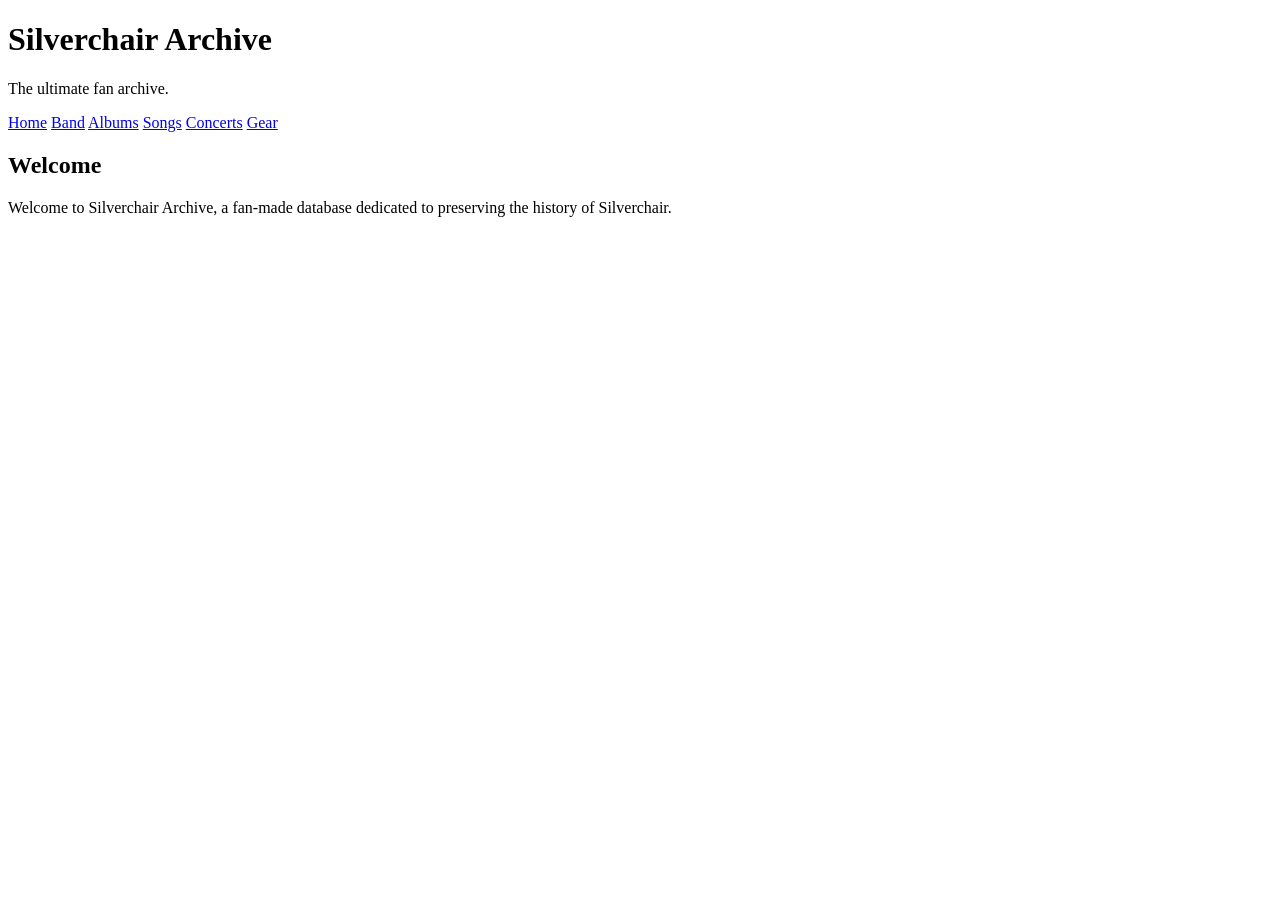
==== index.html @ e0290345 "Create index.html" ====
<!DOCTYPE html>
<html lang="en">
<head>
    <meta charset="UTF-8">
    <meta name="viewport" content="width=device-width, initial-scale=1.0">
    <title>Silverchair Archive</title>

    <link rel="stylesheet" href="style.css">
</head>

<body>

<header>

<h1>Silverchair Archive</h1>

<p>The ultimate fan archive.</p>

</header>

<nav>

<a href="#">Home</a>
<a href="#">Band</a>
<a href="#">Albums</a>
<a href="#">Songs</a>
<a href="#">Concerts</a>
<a href="#">Gear</a>

</nav>

<main>

<h2>Welcome</h2>

<p>
Welcome to Silverchair Archive, a fan-made database dedicated to preserving
the history of Silverchair.
</p>

</main>

</body>
</html>
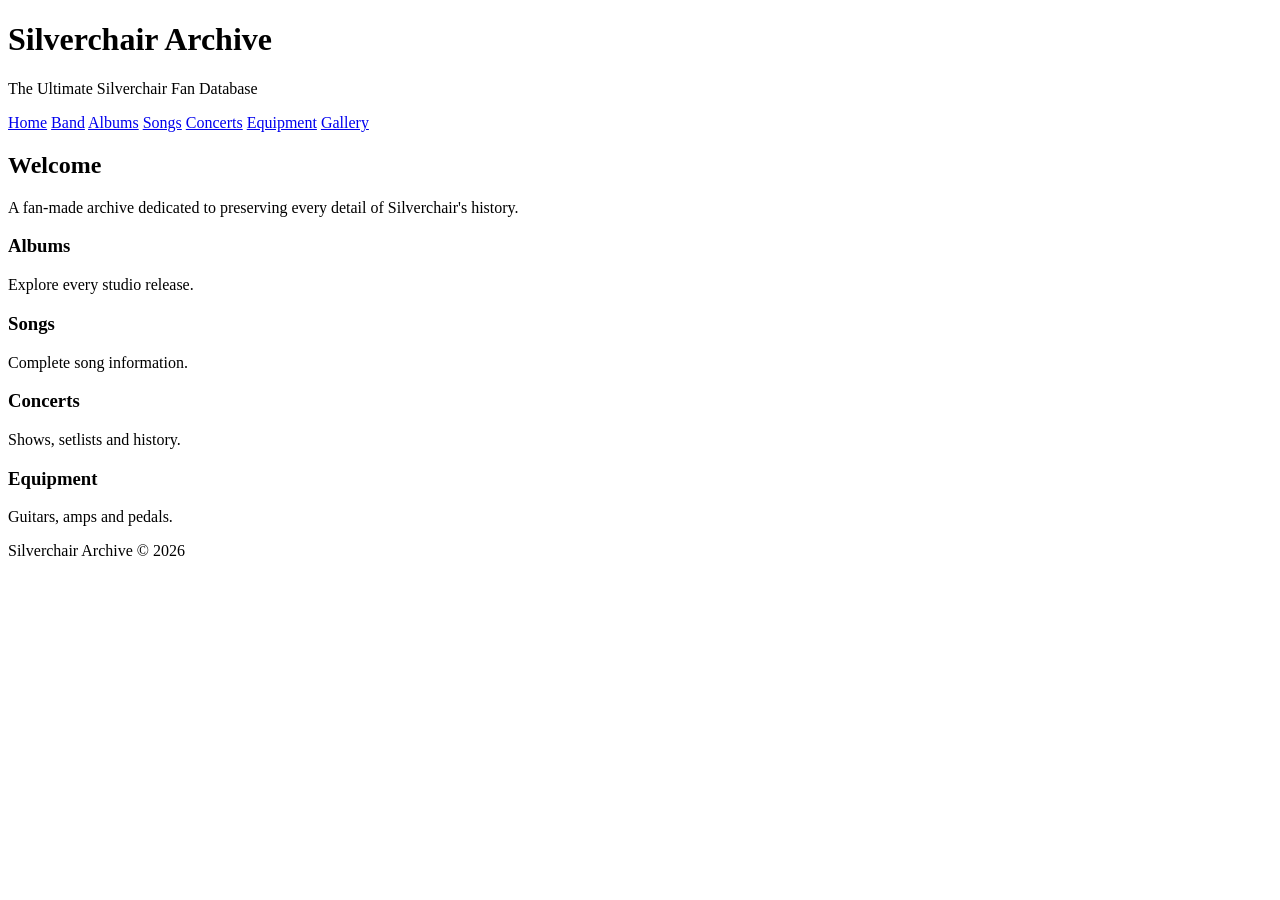
==== commit 4a3f94cb: "Create index.html" ====
--- a/index.html
+++ b/index.html
@@ -1,11 +1,15 @@
 <!DOCTYPE html>
 <html lang="en">
+
 <head>
-    <meta charset="UTF-8">
-    <meta name="viewport" content="width=device-width, initial-scale=1.0">
-    <title>Silverchair Archive</title>
 
-    <link rel="stylesheet" href="style.css">
+<meta charset="UTF-8">
+<meta name="viewport" content="width=device-width, initial-scale=1.0">
+
+<title>Silverchair Archive</title>
+
+<link rel="stylesheet" href="css/style.css">
+
 </head>
 
 <body>
@@ -14,7 +18,7 @@
 
 <h1>Silverchair Archive</h1>
 
-<p>The ultimate fan archive.</p>
+<p>The Ultimate Silverchair Fan Database</p>
 
 </header>
 
@@ -25,20 +29,53 @@
 <a href="#">Albums</a>
 <a href="#">Songs</a>
 <a href="#">Concerts</a>
-<a href="#">Gear</a>
+<a href="#">Equipment</a>
+<a href="#">Gallery</a>
 
 </nav>
 
-<main>
+<section class="hero">
 
 <h2>Welcome</h2>
 
 <p>
-Welcome to Silverchair Archive, a fan-made database dedicated to preserving
-the history of Silverchair.
+A fan-made archive dedicated to preserving every detail of Silverchair's history.
 </p>
 
-</main>
+</section>
+
+<section class="cards">
+
+<div class="card">
+<h3>Albums</h3>
+<p>Explore every studio release.</p>
+</div>
+
+<div class="card">
+<h3>Songs</h3>
+<p>Complete song information.</p>
+</div>
+
+<div class="card">
+<h3>Concerts</h3>
+<p>Shows, setlists and history.</p>
+</div>
+
+<div class="card">
+<h3>Equipment</h3>
+<p>Guitars, amps and pedals.</p>
+</div>
+
+</section>
+
+<footer>
+
+<p>Silverchair Archive © 2026</p>
+
+</footer>
+
+<script src="js/script.js"></script>
 
 </body>
+
 </html>
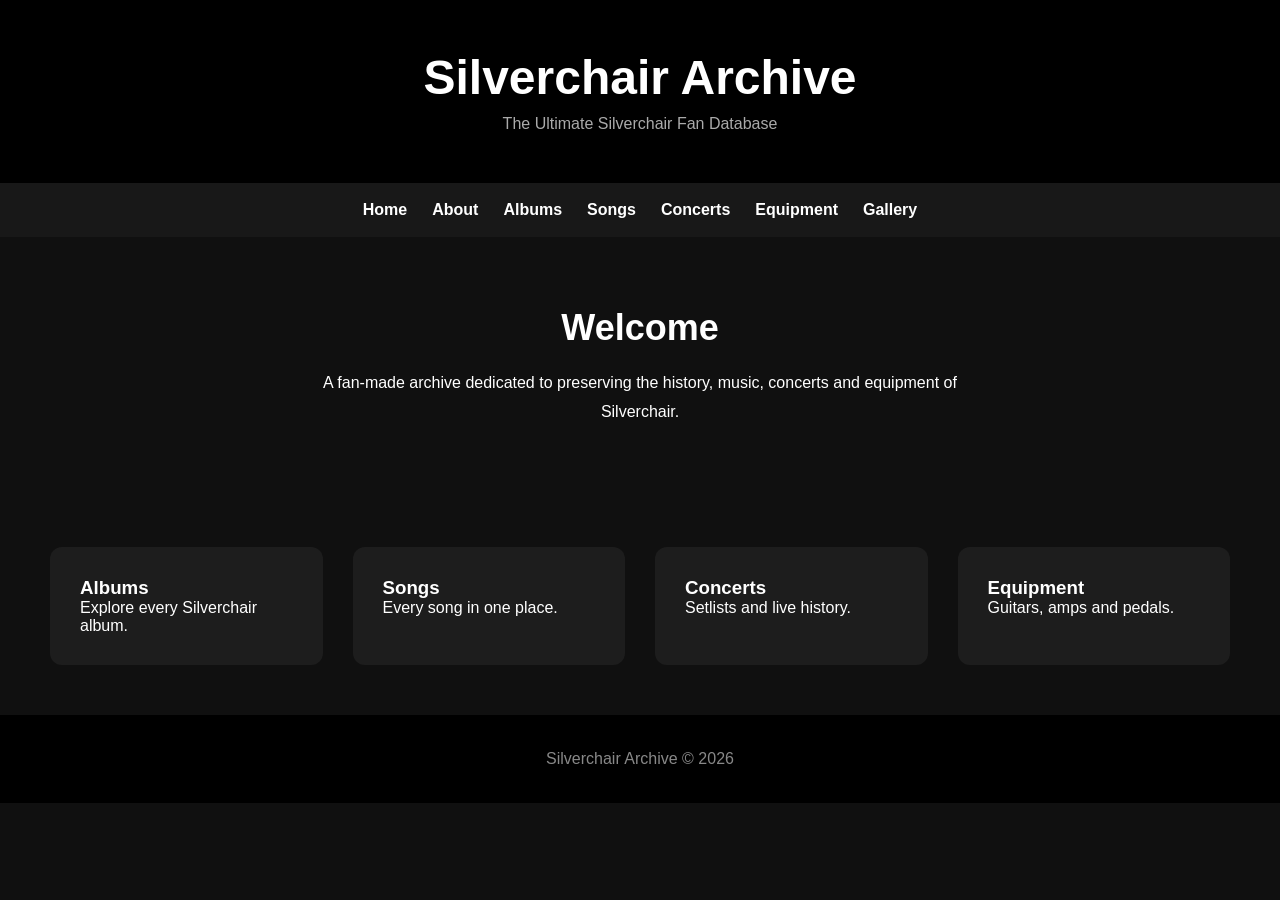
==== commit 543489ca: "Create index.html create homepage" ====
--- a/index.html
+++ b/index.html
@@ -25,7 +25,7 @@
 <nav>
 
 <a href="#">Home</a>
-<a href="#">Band</a>
+<a href="#">About</a>
 <a href="#">Albums</a>
 <a href="#">Songs</a>
 <a href="#">Concerts</a>
@@ -39,7 +39,7 @@
 <h2>Welcome</h2>
 
 <p>
-A fan-made archive dedicated to preserving every detail of Silverchair's history.
+A fan-made archive dedicated to preserving the history, music, concerts and equipment of Silverchair.
 </p>
 
 </section>
@@ -48,17 +48,17 @@
 
 <div class="card">
 <h3>Albums</h3>
-<p>Explore every studio release.</p>
+<p>Explore every Silverchair album.</p>
 </div>
 
 <div class="card">
 <h3>Songs</h3>
-<p>Complete song information.</p>
+<p>Every song in one place.</p>
 </div>
 
 <div class="card">
 <h3>Concerts</h3>
-<p>Shows, setlists and history.</p>
+<p>Setlists and live history.</p>
 </div>
 
 <div class="card">
@@ -77,5 +77,4 @@
 <script src="js/script.js"></script>
 
 </body>
-
 </html>
--- a/css/style.css
+++ b/css/style.css
@@ -0,0 +1,139 @@
+*{
+margin:0;
+padding:0;
+box-sizing:border-box;
+}
+
+body{
+
+background:#101010;
+color:white;
+font-family:Arial,Helvetica,sans-serif;
+
+}
+
+header{
+
+background:#000;
+
+padding:50px;
+
+text-align:center;
+
+}
+
+header h1{
+
+font-size:48px;
+
+}
+
+header p{
+
+margin-top:10px;
+
+color:#aaaaaa;
+
+}
+
+nav{
+
+display:flex;
+
+justify-content:center;
+
+gap:25px;
+
+background:#181818;
+
+padding:18px;
+
+}
+
+nav a{
+
+color:white;
+
+text-decoration:none;
+
+font-weight:bold;
+
+transition:.3s;
+
+}
+
+nav a:hover{
+
+color:#58d3ff;
+
+}
+
+.hero{
+
+padding:70px;
+
+text-align:center;
+
+}
+
+.hero h2{
+
+font-size:36px;
+
+margin-bottom:20px;
+
+}
+
+.hero p{
+
+max-width:700px;
+
+margin:auto;
+
+line-height:1.8;
+
+}
+
+.cards{
+
+display:grid;
+
+grid-template-columns:repeat(auto-fit,minmax(250px,1fr));
+
+gap:30px;
+
+padding:50px;
+
+}
+
+.card{
+
+background:#1d1d1d;
+
+padding:30px;
+
+border-radius:12px;
+
+transition:.3s;
+
+}
+
+.card:hover{
+
+transform:translateY(-8px);
+
+background:#272727;
+
+}
+
+footer{
+
+text-align:center;
+
+padding:35px;
+
+background:#000;
+
+color:#888;
+
+}
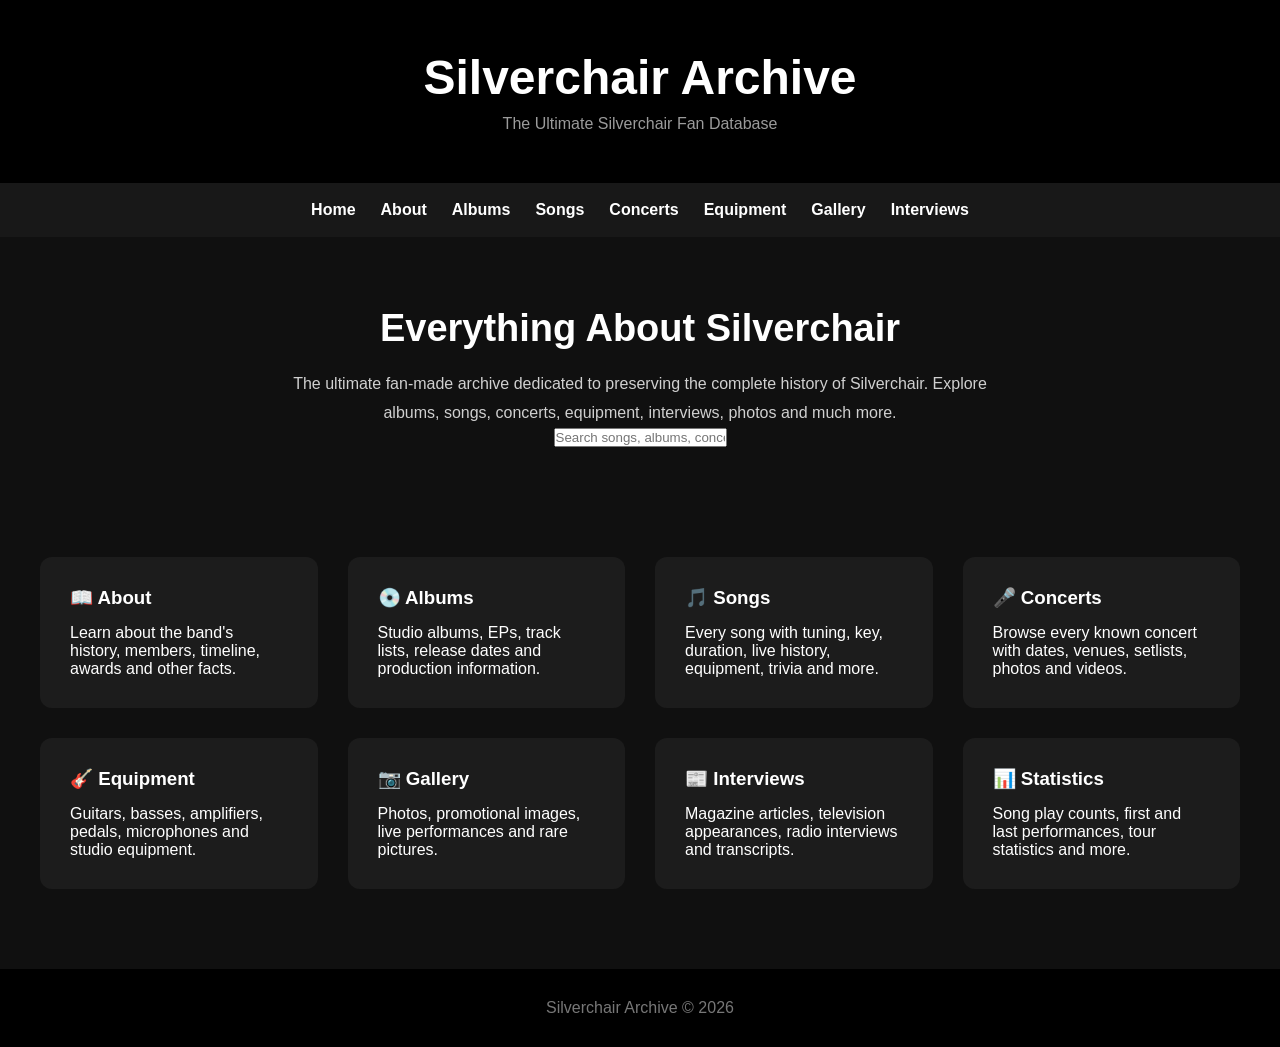
==== commit 50045ef3: "Update index.html improve home page" ====
--- a/index.html
+++ b/index.html
@@ -31,39 +31,83 @@
 <a href="#">Concerts</a>
 <a href="#">Equipment</a>
 <a href="#">Gallery</a>
+<a href="#">Interviews</a>
 
 </nav>
 
 <section class="hero">
 
-<h2>Welcome</h2>
+<h2>Everything About Silverchair</h2>
 
 <p>
-A fan-made archive dedicated to preserving the history, music, concerts and equipment of Silverchair.
+The ultimate fan-made archive dedicated to preserving the complete history of
+Silverchair. Explore albums, songs, concerts, equipment, interviews,
+photos and much more.
 </p>
+
+<input
+type="text"
+class="search-box"
+placeholder="Search songs, albums, concerts, equipment...">
 
 </section>
 
 <section class="cards">
 
 <div class="card">
-<h3>Albums</h3>
-<p>Explore every Silverchair album.</p>
+<h3>📖 About</h3>
+<p>
+Learn about the band's history, members, timeline, awards and other facts.
+</p>
 </div>
 
 <div class="card">
-<h3>Songs</h3>
-<p>Every song in one place.</p>
+<h3>💿 Albums</h3>
+<p>
+Studio albums, EPs, track lists, release dates and production information.
+</p>
 </div>
 
 <div class="card">
-<h3>Concerts</h3>
-<p>Setlists and live history.</p>
+<h3>🎵 Songs</h3>
+<p>
+Every song with tuning, key, duration, live history, equipment, trivia and more.
+</p>
 </div>
 
 <div class="card">
-<h3>Equipment</h3>
-<p>Guitars, amps and pedals.</p>
+<h3>🎤 Concerts</h3>
+<p>
+Browse every known concert with dates, venues, setlists, photos and videos.
+</p>
+</div>
+
+<div class="card">
+<h3>🎸 Equipment</h3>
+<p>
+Guitars, basses, amplifiers, pedals, microphones and studio equipment.
+</p>
+</div>
+
+<div class="card">
+<h3>📷 Gallery</h3>
+<p>
+Photos, promotional images, live performances and rare pictures.
+</p>
+</div>
+
+<div class="card">
+<h3>📰 Interviews</h3>
+<p>
+Magazine articles, television appearances, radio interviews and transcripts.
+</p>
+</div>
+
+<div class="card">
+<h3>📊 Statistics</h3>
+<p>
+Song play counts, first and last performances, tour statistics and more.
+</p>
 </div>
 
 </section>
@@ -77,4 +121,5 @@
 <script src="js/script.js"></script>
 
 </body>
+
 </html>
--- a/css/style.css
+++ b/css/style.css
@@ -1,139 +1,95 @@
 *{
-margin:0;
-padding:0;
-box-sizing:border-box;
+    margin:0;
+    padding:0;
+    box-sizing:border-box;
 }
 
 body{
-
-background:#101010;
-color:white;
-font-family:Arial,Helvetica,sans-serif;
-
+    background:#101010;
+    color:white;
+    font-family:Arial, Helvetica, sans-serif;
 }
 
 header{
-
-background:#000;
-
-padding:50px;
-
-text-align:center;
-
+    background:#000;
+    padding:50px 20px;
+    text-align:center;
 }
 
 header h1{
-
-font-size:48px;
-
+    font-size:48px;
+    margin-bottom:10px;
 }
 
 header p{
-
-margin-top:10px;
-
-color:#aaaaaa;
-
+    color:#9b9b9b;
 }
 
 nav{
-
-display:flex;
-
-justify-content:center;
-
-gap:25px;
-
-background:#181818;
-
-padding:18px;
-
+    background:#181818;
+    display:flex;
+    justify-content:center;
+    flex-wrap:wrap;
+    gap:25px;
+    padding:18px;
 }
 
 nav a{
-
-color:white;
-
-text-decoration:none;
-
-font-weight:bold;
-
-transition:.3s;
-
+    color:white;
+    text-decoration:none;
+    font-weight:bold;
+    transition:.3s;
 }
 
 nav a:hover{
-
-color:#58d3ff;
-
+    color:#58d3ff;
 }
 
 .hero{
-
-padding:70px;
-
-text-align:center;
-
+    text-align:center;
+    padding:70px 20px;
 }
 
 .hero h2{
-
-font-size:36px;
-
-margin-bottom:20px;
-
+    font-size:38px;
+    margin-bottom:20px;
 }
 
 .hero p{
-
-max-width:700px;
-
-margin:auto;
-
-line-height:1.8;
-
+    max-width:700px;
+    margin:auto;
+    line-height:1.8;
+    color:#d0d0d0;
 }
 
 .cards{
-
-display:grid;
-
-grid-template-columns:repeat(auto-fit,minmax(250px,1fr));
-
-gap:30px;
-
-padding:50px;
-
+    display:grid;
+    grid-template-columns:repeat(auto-fit,minmax(250px,1fr));
+    gap:30px;
+    padding:40px;
 }
 
 .card{
-
-background:#1d1d1d;
-
-padding:30px;
-
-border-radius:12px;
-
-transition:.3s;
-
+    background:#1c1c1c;
+    padding:30px;
+    border-radius:12px;
+    transition:.3s;
+    cursor:pointer;
 }
 
 .card:hover{
+    background:#272727;
+    transform:translateY(-8px);
+}
 
-transform:translateY(-8px);
-
-background:#272727;
-
+.card h3{
+    margin-bottom:15px;
 }
 
 footer{
-
-text-align:center;
-
-padding:35px;
-
-background:#000;
-
-color:#888;
-
+    background:#000;
+    text-align:center;
+    padding:30px;
+    color:#777;
+    margin-top:40px;
 }
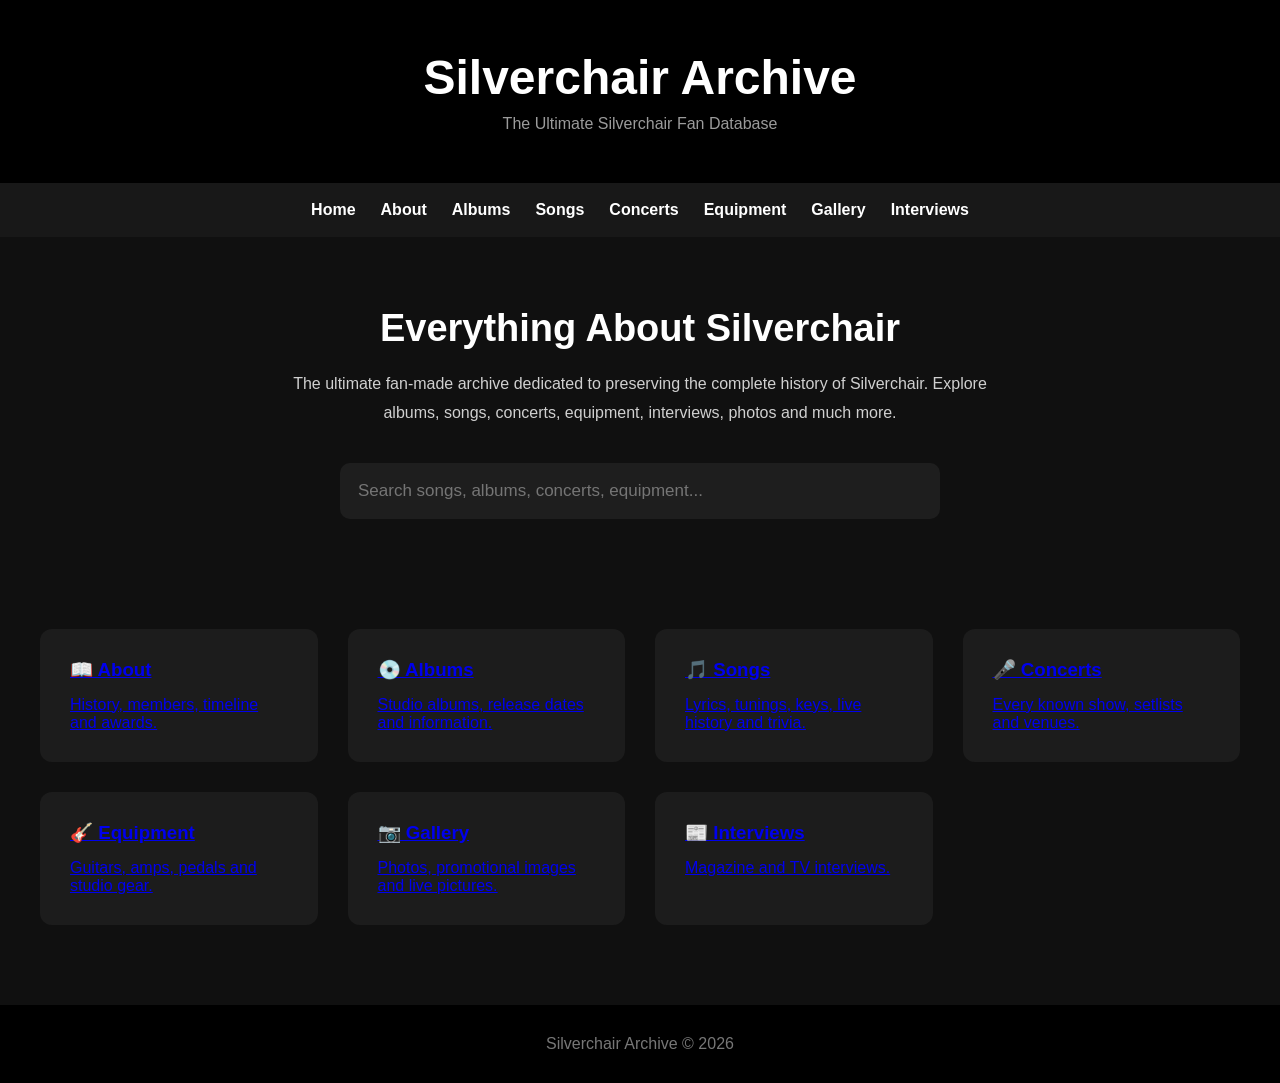
==== commit bbb49990: "Update index.html" ====
--- a/index.html
+++ b/index.html
@@ -24,14 +24,14 @@
 
 <nav>
 
-<a href="#">Home</a>
-<a href="#">About</a>
-<a href="#">Albums</a>
-<a href="#">Songs</a>
-<a href="#">Concerts</a>
-<a href="#">Equipment</a>
-<a href="#">Gallery</a>
-<a href="#">Interviews</a>
+<a href="index.html">Home</a>
+<a href="pages/about/index.html">About</a>
+<a href="pages/albums/index.html">Albums</a>
+<a href="pages/songs/index.html">Songs</a>
+<a href="pages/concerts/index.html">Concerts</a>
+<a href="pages/equipment/index.html">Equipment</a>
+<a href="pages/gallery/index.html">Gallery</a>
+<a href="pages/interviews/index.html">Interviews</a>
 
 </nav>
 
@@ -54,61 +54,40 @@
 
 <section class="cards">
 
-<div class="card">
+<a class="card" href="pages/about/index.html">
 <h3>📖 About</h3>
-<p>
-Learn about the band's history, members, timeline, awards and other facts.
-</p>
-</div>
+<p>History, members, timeline and awards.</p>
+</a>
 
-<div class="card">
+<a class="card" href="pages/albums/index.html">
 <h3>💿 Albums</h3>
-<p>
-Studio albums, EPs, track lists, release dates and production information.
-</p>
-</div>
+<p>Studio albums, release dates and information.</p>
+</a>
 
-<div class="card">
+<a class="card" href="pages/songs/index.html">
 <h3>🎵 Songs</h3>
-<p>
-Every song with tuning, key, duration, live history, equipment, trivia and more.
-</p>
-</div>
+<p>Lyrics, tunings, keys, live history and trivia.</p>
+</a>
 
-<div class="card">
+<a class="card" href="pages/concerts/index.html">
 <h3>🎤 Concerts</h3>
-<p>
-Browse every known concert with dates, venues, setlists, photos and videos.
-</p>
-</div>
+<p>Every known show, setlists and venues.</p>
+</a>
 
-<div class="card">
+<a class="card" href="pages/equipment/index.html">
 <h3>🎸 Equipment</h3>
-<p>
-Guitars, basses, amplifiers, pedals, microphones and studio equipment.
-</p>
-</div>
+<p>Guitars, amps, pedals and studio gear.</p>
+</a>
 
-<div class="card">
+<a class="card" href="pages/gallery/index.html">
 <h3>📷 Gallery</h3>
-<p>
-Photos, promotional images, live performances and rare pictures.
-</p>
-</div>
+<p>Photos, promotional images and live pictures.</p>
+</a>
 
-<div class="card">
+<a class="card" href="pages/interviews/index.html">
 <h3>📰 Interviews</h3>
-<p>
-Magazine articles, television appearances, radio interviews and transcripts.
-</p>
-</div>
-
-<div class="card">
-<h3>📊 Statistics</h3>
-<p>
-Song play counts, first and last performances, tour statistics and more.
-</p>
-</div>
+<p>Magazine and TV interviews.</p>
+</a>
 
 </section>
 
--- a/css/style.css
+++ b/css/style.css
@@ -93,3 +93,29 @@
     color:#777;
     margin-top:40px;
 }
+.search-box{
+
+margin-top:35px;
+
+width:90%;
+max-width:600px;
+
+padding:18px;
+
+border:none;
+
+border-radius:10px;
+
+background:#1e1e1e;
+
+color:white;
+
+font-size:17px;
+
+}
+
+.search-box:focus{
+
+outline:2px solid #58d3ff;
+
+}
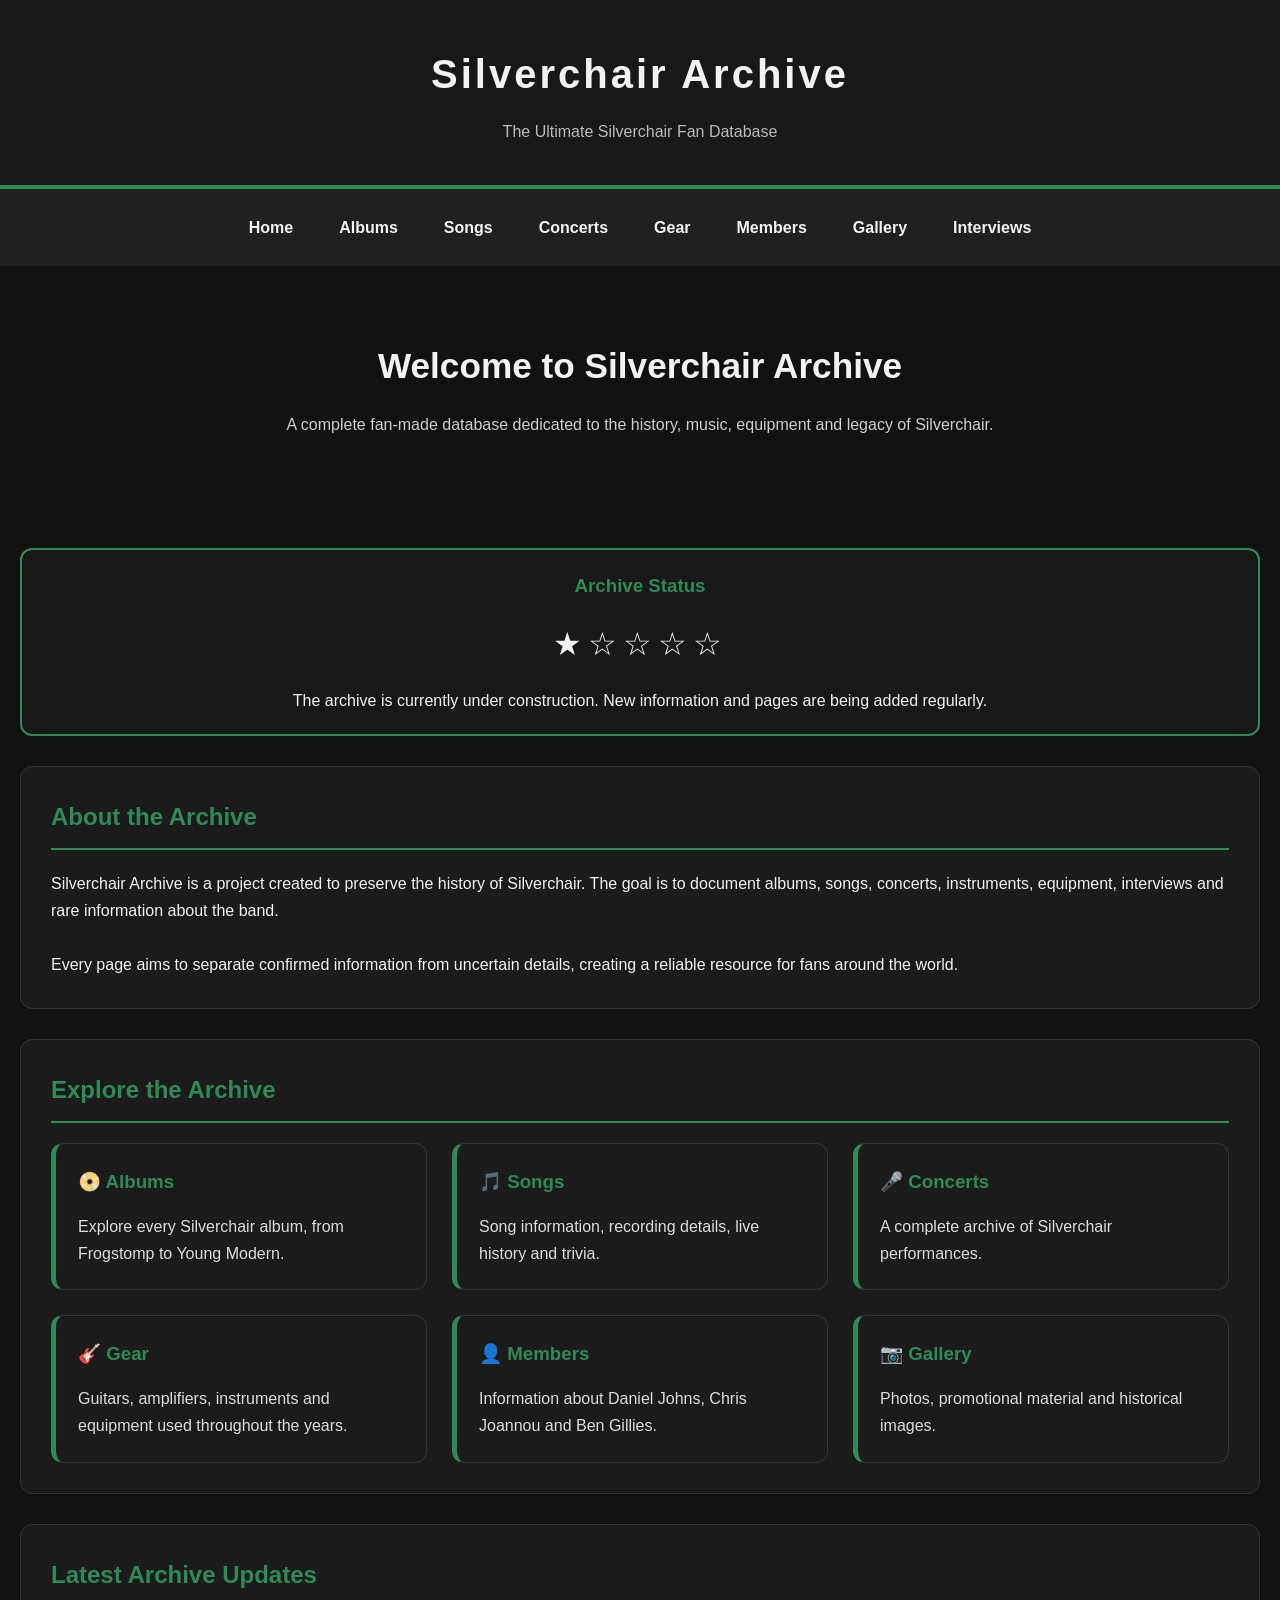
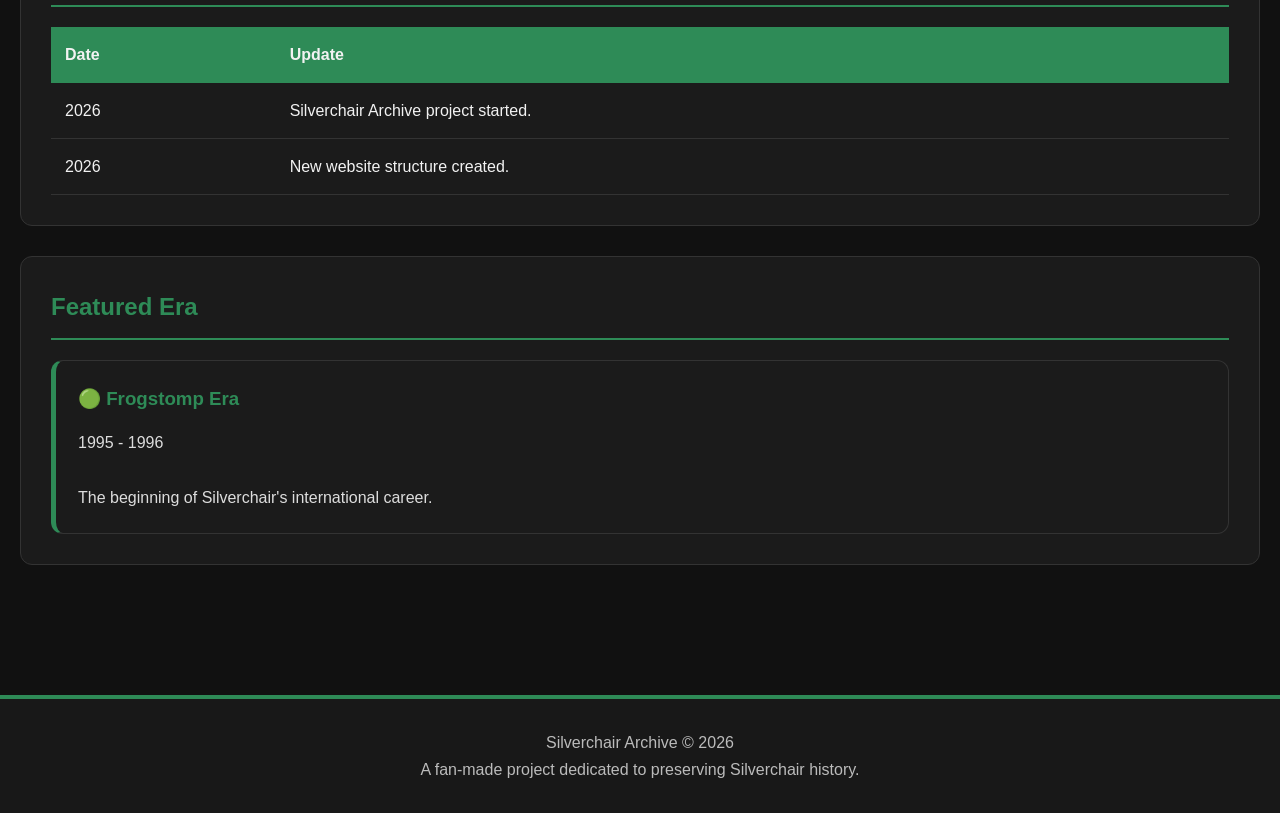
==== commit 0528b5de: "Update index.html" ====
--- a/index.html
+++ b/index.html
@@ -12,92 +12,404 @@
 
 </head>
 
+
 <body>
 
+
 <header>
 
 <h1>Silverchair Archive</h1>
 
-<p>The Ultimate Silverchair Fan Database</p>
+<p>
+The Ultimate Silverchair Fan Database
+</p>
 
 </header>
 
+
+
 <nav>
 
 <a href="index.html">Home</a>
-<a href="pages/about/index.html">About</a>
+
 <a href="pages/albums/index.html">Albums</a>
+
 <a href="pages/songs/index.html">Songs</a>
+
 <a href="pages/concerts/index.html">Concerts</a>
-<a href="pages/equipment/index.html">Equipment</a>
+
+<a href="pages/gear/index.html">Gear</a>
+
+<a href="pages/members/index.html">Members</a>
+
 <a href="pages/gallery/index.html">Gallery</a>
+
 <a href="pages/interviews/index.html">Interviews</a>
 
 </nav>
 
-<section class="hero">
-
-<h2>Everything About Silverchair</h2>
-
-<p>
-The ultimate fan-made archive dedicated to preserving the complete history of
-Silverchair. Explore albums, songs, concerts, equipment, interviews,
-photos and much more.
-</p>
-
-<input
-type="text"
-class="search-box"
-placeholder="Search songs, albums, concerts, equipment...">
-
-</section>
-
-<section class="cards">
-
-<a class="card" href="pages/about/index.html">
-<h3>📖 About</h3>
-<p>History, members, timeline and awards.</p>
-</a>
-
-<a class="card" href="pages/albums/index.html">
-<h3>💿 Albums</h3>
-<p>Studio albums, release dates and information.</p>
-</a>
-
-<a class="card" href="pages/songs/index.html">
-<h3>🎵 Songs</h3>
-<p>Lyrics, tunings, keys, live history and trivia.</p>
-</a>
-
-<a class="card" href="pages/concerts/index.html">
-<h3>🎤 Concerts</h3>
-<p>Every known show, setlists and venues.</p>
-</a>
-
-<a class="card" href="pages/equipment/index.html">
-<h3>🎸 Equipment</h3>
-<p>Guitars, amps, pedals and studio gear.</p>
-</a>
-
-<a class="card" href="pages/gallery/index.html">
-<h3>📷 Gallery</h3>
-<p>Photos, promotional images and live pictures.</p>
-</a>
-
-<a class="card" href="pages/interviews/index.html">
-<h3>📰 Interviews</h3>
-<p>Magazine and TV interviews.</p>
-</a>
-
-</section>
+
+
+<main>
+
+
+<section class="archive-banner">
+
+<h2>
+Welcome to Silverchair Archive
+</h2>
+
+<p>
+
+A complete fan-made database dedicated to the history, music, equipment and legacy of Silverchair.
+
+</p>
+
+</section>
+
+
+
+<div class="archive-container">
+
+
+
+<section class="archive-quality">
+
+<h3>
+Archive Status
+</h3>
+
+<div class="archive-stars">
+
+★☆☆☆☆
+
+</div>
+
+<p>
+
+The archive is currently under construction.
+
+New information and pages are being added regularly.
+
+</p>
+
+</section>
+
+
+
+
+
+<section class="archive-section">
+
+<h2>
+About the Archive
+</h2>
+
+
+<p>
+
+Silverchair Archive is a project created to preserve the history of Silverchair.
+
+The goal is to document albums, songs, concerts, instruments, equipment, interviews and rare information about the band.
+
+</p>
+
+<br>
+
+
+<p>
+
+Every page aims to separate confirmed information from uncertain details, creating a reliable resource for fans around the world.
+
+</p>
+
+
+</section>
+
+
+
+
+
+<section class="archive-section">
+
+
+<h2>
+Explore the Archive
+</h2>
+
+
+
+<div class="archive-grid">
+
+
+
+<a href="pages/albums/index.html">
+
+<div class="archive-card">
+
+<h3>
+📀 Albums
+</h3>
+
+<p>
+
+Explore every Silverchair album, from Frogstomp to Young Modern.
+
+</p>
+
+</div>
+
+</a>
+
+
+
+
+
+<a href="pages/songs/index.html">
+
+<div class="archive-card">
+
+<h3>
+🎵 Songs
+</h3>
+
+<p>
+
+Song information, recording details, live history and trivia.
+
+</p>
+
+</div>
+
+</a>
+
+
+
+
+
+<a href="pages/concerts/index.html">
+
+<div class="archive-card">
+
+<h3>
+🎤 Concerts
+</h3>
+
+<p>
+
+A complete archive of Silverchair performances.
+
+</p>
+
+</div>
+
+</a>
+
+
+
+
+
+<a href="pages/gear/index.html">
+
+<div class="archive-card">
+
+<h3>
+🎸 Gear
+</h3>
+
+<p>
+
+Guitars, amplifiers, instruments and equipment used throughout the years.
+
+</p>
+
+</div>
+
+</a>
+
+
+
+
+
+<a href="pages/members/index.html">
+
+<div class="archive-card">
+
+<h3>
+👤 Members
+</h3>
+
+<p>
+
+Information about Daniel Johns, Chris Joannou and Ben Gillies.
+
+</p>
+
+</div>
+
+</a>
+
+
+
+
+
+<a href="pages/gallery/index.html">
+
+<div class="archive-card">
+
+<h3>
+📷 Gallery
+</h3>
+
+<p>
+
+Photos, promotional material and historical images.
+
+</p>
+
+</div>
+
+</a>
+
+
+
+</div>
+
+
+</section>
+
+
+
+
+
+
+
+<section class="archive-section">
+
+
+<h2>
+Latest Archive Updates
+</h2>
+
+
+<table class="archive-table">
+
+
+<tr>
+
+<th>
+Date
+</th>
+
+<th>
+Update
+</th>
+
+</tr>
+
+
+<tr>
+
+<td>
+2026
+</td>
+
+<td>
+Silverchair Archive project started.
+</td>
+
+</tr>
+
+
+<tr>
+
+<td>
+2026
+</td>
+
+<td>
+New website structure created.
+</td>
+
+</tr>
+
+
+</table>
+
+
+
+</section>
+
+
+
+
+
+
+
+<section class="archive-section">
+
+
+<h2>
+Featured Era
+</h2>
+
+
+
+<div class="archive-card">
+
+
+<h3>
+🟢 Frogstomp Era
+</h3>
+
+
+<p>
+
+1995 - 1996
+
+<br><br>
+
+The beginning of Silverchair's international career.
+
+</p>
+
+
+</div>
+
+
+
+</section>
+
+
+
+
+
+</div>
+
+
+</main>
+
+
+
+
 
 <footer>
 
-<p>Silverchair Archive © 2026</p>
+<p>
+
+Silverchair Archive © 2026
+
+</p>
+
+<p>
+
+A fan-made project dedicated to preserving Silverchair history.
+
+</p>
 
 </footer>
 
-<script src="js/script.js"></script>
+
 
 </body>
 
--- a/css/style.css
+++ b/css/style.css
@@ -1,121 +1,437 @@
+/* ===========================================
+   SILVERCHAIR ARCHIVE
+   Version 1.0
+=========================================== */
+
+/* ---------- RESET ---------- */
+
 *{
-    margin:0;
-    padding:0;
-    box-sizing:border-box;
+margin:0;
+padding:0;
+box-sizing:border-box;
+}
+
+html{
+
+scroll-behavior:smooth;
+
 }
 
 body{
-    background:#101010;
-    color:white;
-    font-family:Arial, Helvetica, sans-serif;
-}
+
+background:#111111;
+
+color:#F2F2F2;
+
+font-family:Arial,Helvetica,sans-serif;
+
+line-height:1.7;
+
+}
+
+/* ---------- LINKS ---------- */
+
+a{
+
+color:inherit;
+
+text-decoration:none;
+
+}
+
+a:hover{
+
+text-decoration:none;
+
+}
+
+/* ---------- HEADER ---------- */
 
 header{
-    background:#000;
-    padding:50px 20px;
-    text-align:center;
+
+background:#181818;
+
+padding:40px 20px;
+
+text-align:center;
+
+border-bottom:4px solid #2E8B57;
+
 }
 
 header h1{
-    font-size:48px;
-    margin-bottom:10px;
+
+font-size:2.5rem;
+
+letter-spacing:3px;
+
+margin-bottom:10px;
+
 }
 
 header p{
-    color:#9b9b9b;
-}
+
+color:#BBBBBB;
+
+}
+
+/* ---------- MENU ---------- */
 
 nav{
-    background:#181818;
-    display:flex;
-    justify-content:center;
-    flex-wrap:wrap;
-    gap:25px;
-    padding:18px;
+
+background:#202020;
+
+display:flex;
+
+justify-content:center;
+
+flex-wrap:wrap;
+
+gap:10px;
+
+padding:15px;
+
 }
 
 nav a{
-    color:white;
-    text-decoration:none;
-    font-weight:bold;
-    transition:.3s;
+
+padding:10px 18px;
+
+border-radius:8px;
+
+font-weight:bold;
+
+transition:.25s;
+
 }
 
 nav a:hover{
-    color:#58d3ff;
-}
-
-.hero{
-    text-align:center;
-    padding:70px 20px;
-}
-
-.hero h2{
-    font-size:38px;
-    margin-bottom:20px;
-}
-
-.hero p{
-    max-width:700px;
-    margin:auto;
-    line-height:1.8;
-    color:#d0d0d0;
-}
-
-.cards{
-    display:grid;
-    grid-template-columns:repeat(auto-fit,minmax(250px,1fr));
-    gap:30px;
-    padding:40px;
-}
-
-.card{
-    background:#1c1c1c;
-    padding:30px;
-    border-radius:12px;
-    transition:.3s;
-    cursor:pointer;
-}
-
-.card:hover{
-    background:#272727;
-    transform:translateY(-8px);
-}
-
-.card h3{
-    margin-bottom:15px;
-}
+
+background:#2E8B57;
+
+}
+
+/* ---------- BANNER ---------- */
+
+.archive-banner{
+
+padding:70px 20px;
+
+text-align:center;
+
+max-width:1100px;
+
+margin:auto;
+
+}
+
+.archive-banner h2{
+
+font-size:2.2rem;
+
+margin-bottom:15px;
+
+}
+
+.archive-banner p{
+
+color:#CFCFCF;
+
+}
+
+/* ---------- CONTAINER ---------- */
+
+.archive-container{
+
+max-width:1300px;
+
+margin:auto;
+
+padding:40px 20px;
+
+}
+
+/* ---------- GRID ---------- */
+
+.archive-grid{
+
+display:grid;
+
+grid-template-columns:repeat(auto-fit,minmax(280px,1fr));
+
+gap:25px;
+
+}
+
+/* ---------- CARD ---------- */
+
+.archive-card{
+
+background:#1B1B1B;
+
+border:1px solid #333333;
+
+border-left:5px solid #2E8B57;
+
+border-radius:12px;
+
+padding:22px;
+
+transition:.25s;
+
+}
+
+.archive-card:hover{
+
+transform:translateY(-5px);
+
+box-shadow:0 0 20px rgba(0,0,0,.35);
+
+}
+
+.archive-card h3{
+
+color:#2E8B57;
+
+margin-bottom:15px;
+
+}
+
+.archive-card p{
+
+color:#DDDDDD;
+
+}
+
+/* ---------- SECTION ---------- */
+
+.archive-section{
+
+background:#1B1B1B;
+
+padding:30px;
+
+margin-bottom:30px;
+
+border-radius:12px;
+
+border:1px solid #333333;
+
+}
+
+.archive-section h2{
+
+color:#2E8B57;
+
+margin-bottom:20px;
+
+padding-bottom:10px;
+
+border-bottom:2px solid #2E8B57;
+
+}
+
+/* ---------- TABLE ---------- */
+
+.archive-table{
+
+width:100%;
+
+border-collapse:collapse;
+
+}
+
+.archive-table th{
+
+background:#2E8B57;
+
+padding:14px;
+
+text-align:left;
+
+}
+
+.archive-table td{
+
+padding:14px;
+
+border-bottom:1px solid #333333;
+
+}
+
+/* ---------- STATUS ---------- */
+
+.status-confirmed{
+
+color:#58D158;
+
+font-weight:bold;
+
+}
+
+.status-likely{
+
+color:#FFD447;
+
+font-weight:bold;
+
+}
+
+.status-unknown{
+
+color:#FF6666;
+
+font-weight:bold;
+
+}
+
+/* ---------- QUALITY ---------- */
+
+.archive-quality{
+
+background:#181818;
+
+border:2px solid #2E8B57;
+
+border-radius:12px;
+
+padding:20px;
+
+text-align:center;
+
+margin-bottom:30px;
+
+}
+
+.archive-quality h3{
+
+color:#2E8B57;
+
+margin-bottom:10px;
+
+}
+
+.archive-stars{
+
+font-size:2rem;
+
+letter-spacing:6px;
+
+margin:15px 0;
+
+}
+
+/* ---------- IMAGES ---------- */
+
+.archive-image{
+
+width:100%;
+
+border-radius:12px;
+
+display:block;
+
+margin-bottom:20px;
+
+}
+
+/* ---------- BUTTON ---------- */
+
+.archive-button{
+
+display:inline-block;
+
+padding:12px 20px;
+
+background:#2E8B57;
+
+border-radius:8px;
+
+font-weight:bold;
+
+transition:.25s;
+
+}
+
+.archive-button:hover{
+
+background:#3DA66A;
+
+}
+
+/* ---------- FOOTER ---------- */
 
 footer{
-    background:#000;
-    text-align:center;
-    padding:30px;
-    color:#777;
-    margin-top:40px;
-}
-.search-box{
-
-margin-top:35px;
-
-width:90%;
-max-width:600px;
-
-padding:18px;
-
-border:none;
-
-border-radius:10px;
-
-background:#1e1e1e;
-
-color:white;
-
-font-size:17px;
-
-}
-
-.search-box:focus{
-
-outline:2px solid #58d3ff;
-
-}
+
+margin-top:60px;
+
+padding:30px;
+
+text-align:center;
+
+background:#181818;
+
+border-top:4px solid #2E8B57;
+
+color:#BBBBBB;
+
+}
+
+/* ---------- MOBILE ---------- */
+
+@media(max-width:768px){
+
+header h1{
+
+font-size:2rem;
+
+}
+
+.archive-banner{
+
+padding:50px 20px;
+
+}
+
+.archive-banner h2{
+
+font-size:1.8rem;
+
+}
+
+.archive-container{
+
+padding:20px 15px;
+
+}
+
+.archive-section{
+
+padding:20px;
+
+}
+
+.archive-table th,
+.archive-table td{
+
+padding:10px;
+
+font-size:14px;
+
+}
+
+nav{
+
+gap:6px;
+
+}
+
+nav a{
+
+font-size:14px;
+
+padding:8px 12px;
+
+}
+
+}
